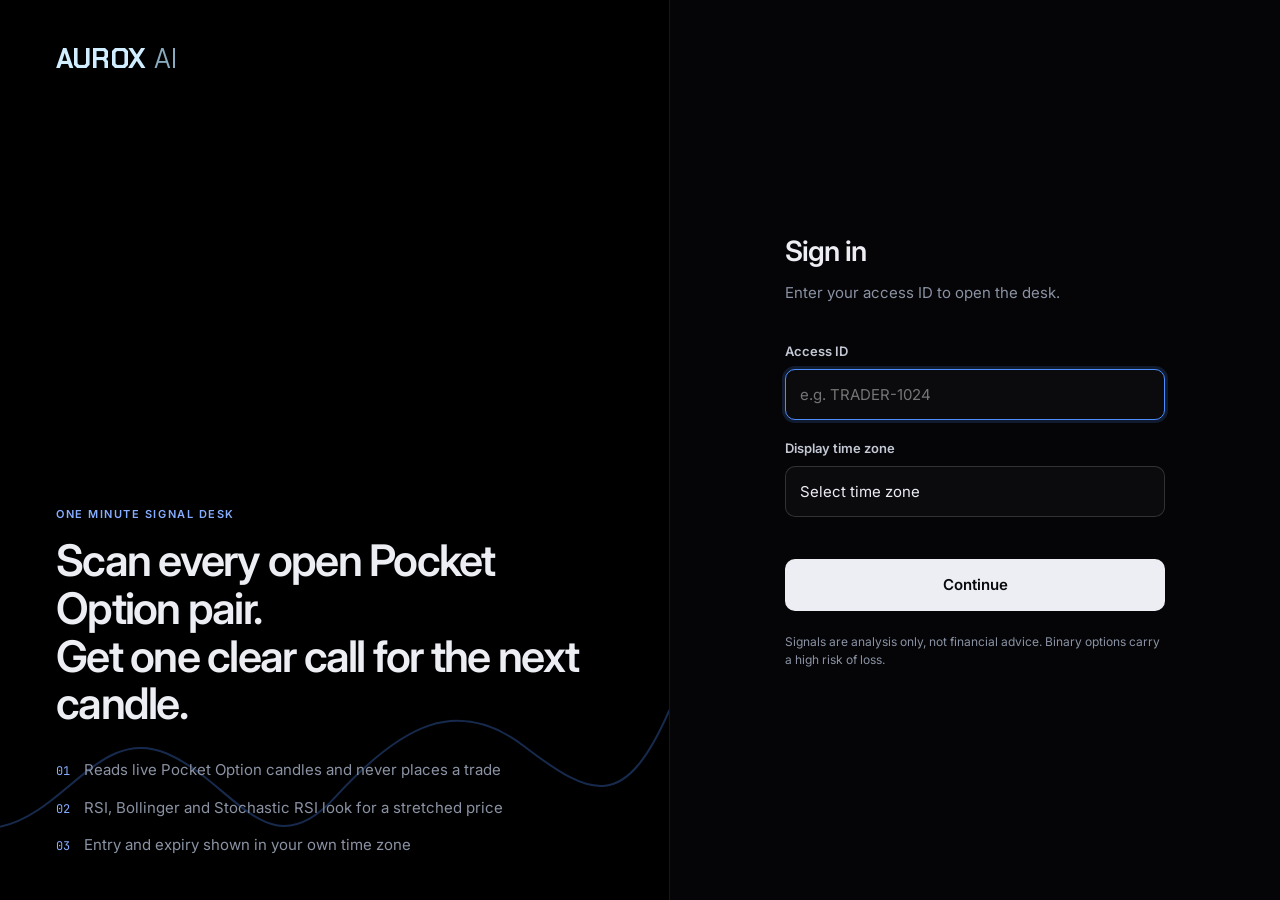
==== frontend/pocketoption/index.html @ 01a3d351 "Reorganise into frontend/ and backend/, add v3-reversion-plus engine and AI monitor" ====
<!DOCTYPE html>
<html lang="en">
<head>
    <meta charset="UTF-8">
    <meta name="viewport" content="width=device-width, initial-scale=1">
    <meta name="theme-color" content="#000000">
    <title>AUROX AI · Pocket Option terminal</title>
    <link rel="icon" href="data:image/svg+xml,%3Csvg xmlns='http://www.w3.org/2000/svg' viewBox='0 0 64 64'%3E%3Crect width='64' height='64' rx='15' fill='%23f3f5f9'/%3E%3Cg transform='translate(2 0)' fill='none' stroke-width='5.4' stroke-linecap='round' stroke-linejoin='round'%3E%3Cpath d='M14 26h17M26.5 26v27' stroke='%230a0b0e'/%3E%3Cpath d='M31 26l16-16M35.5 10H47v11.5' stroke='%233b7bf5'/%3E%3C/g%3E%3C/svg%3E">
    <link rel="preconnect" href="https://fonts.googleapis.com">
    <link rel="preconnect" href="https://fonts.gstatic.com" crossorigin>
    <link href="https://fonts.googleapis.com/css2?family=Inter:wght@400;500;600;700&family=JetBrains+Mono:wght@400;500&family=Chakra+Petch:wght@400;700&display=swap" rel="stylesheet">
    <link rel="stylesheet" href="styles.css?v=5">
</head>
<body>

<!-- ───────────── Sign in (split screen) ───────────── -->
<div id="loginView" class="login">
    <section class="login-story">
        <div class="brand"><b>AUROX</b><i>AI</i></div>
        <div class="story-copy">
            <p class="kicker">ONE MINUTE SIGNAL DESK</p>
            <h1>Scan every open Pocket Option pair.<br>Get one clear call for the next candle.</h1>
            <ul class="story-points">
                <li><span>01</span>Reads live Pocket Option candles and never places a trade</li>
                <li><span>02</span>RSI, Bollinger and Stochastic RSI look for a stretched price</li>
                <li><span>03</span>Entry and expiry shown in your own time zone</li>
            </ul>
        </div>
        <svg class="story-wave" viewBox="0 0 600 160" preserveAspectRatio="none" aria-hidden="true">
            <path d="M0 110 C60 100 90 40 150 60 S240 140 300 90 S410 20 470 55 S560 100 600 30"/>
        </svg>
    </section>

    <section class="login-form-side">
        <form id="loginForm" class="login-box" novalidate>
            <h2>Sign in</h2>
            <p class="muted">Enter your access ID to open the desk.</p>

            <label for="idInput">Access ID</label>
            <input id="idInput" type="text" autocomplete="username" spellcheck="false" maxlength="32" placeholder="e.g. TRADER-1024">

            <label for="tzTrigger">Display time zone</label>
            <div class="tz" id="tzPicker">
                <button type="button" id="tzTrigger" class="tz-trigger" aria-haspopup="listbox" aria-expanded="false">Select time zone</button>
                <div id="tzMenu" class="tz-menu" hidden>
                    <input id="tzSearch" type="search" placeholder="Search country, city or zone" autocomplete="off">
                    <div id="tzOptions" class="tz-options"></div>
                </div>
            </div>

            <p id="loginError" class="form-error" role="alert"></p>
            <button id="loginBtn" class="btn-primary" type="submit">Continue</button>
            <p class="fine">Signals are analysis only, not financial advice. Binary options carry a high risk of loss.</p>
        </form>
    </section>
</div>

<!-- ───────────── Desk ───────────── -->
<div id="deskView" class="desk" hidden>
    <aside class="rail">
        <div class="brand"><b>AUROX</b><i>AI</i></div>

        <div class="rail-block rail-user">
            <span class="rail-label">Signed in as</span>
            <strong id="who" class="rail-value"></strong>
        </div>

        <div class="rail-block rail-time">
            <span class="rail-label">Clock · <em id="tzName"></em></span>
            <strong id="clock" class="rail-clock">00:00:00</strong>
        </div>

        <div class="rail-block rail-feed">
            <span class="rail-label">Data feed</span>
            <div class="feed"><i id="feedDot" class="dot"></i><strong id="feedText">Connecting…</strong></div>
            <small id="feedMeta" class="rail-sub"></small>
        </div>

        <div class="rail-block grow">
            <span class="rail-label">Watching <em id="pairCount">0</em> pairs</span>
            <ul id="watchlist" class="watchlist"></ul>
        </div>

        <button id="logoutBtn" class="rail-logout" type="button">Sign out</button>
    </aside>

    <main class="stage">
        <header class="stage-head">
            <div>
                <p class="kicker">NEXT CANDLE CALL · 1 MIN</p>
                <h2>Signal desk</h2>
            </div>
            <button id="scanBtn" class="btn-scan" type="button" disabled>
                <span id="scanSpin" class="spin" hidden></span>
                <span id="scanLabel">Scan market</span>
            </button>
        </header>

        <p id="notice" class="notice" role="status">Waiting for the data feed…</p>

        <!-- The ticket -->
        <section id="ticket" class="ticket" hidden>
            <div class="ticket-main">
                <div class="ticket-top">
                    <div>
                        <span class="chip" id="srcChip">QUOTEX</span>
                        <h3 id="tPair"></h3>
                        <p class="muted">Last price <b id="tPrice" class="mono"></b></p>
                    </div>
                    <div id="tCall" class="call">
                        <span class="call-word" id="tDir"></span>
                        <span class="call-sub" id="tDirSub"></span>
                    </div>
                </div>
                <div class="chart-box">
                    <canvas id="chart" aria-label="Last 60 one-minute closes"></canvas>
                    <div id="tip" class="tip" hidden></div>
                </div>
                <div class="chart-foot"><span>60 min ago</span><span>closed 1 minute candles</span><span>now</span></div>
            </div>

            <div class="ticket-side">
                <div class="timeline">
                    <div class="tl-row"><span>Generated</span><b id="tGen" class="mono"></b></div>
                    <div class="tl-row hot"><span>Enter at</span><b id="tEntry" class="mono"></b></div>
                    <div class="tl-row"><span>Expires</span><b id="tExpiry" class="mono"></b></div>
                </div>

                <div class="timer">
                    <div class="timer-head"><span id="timerLabel">Time to entry</span><b id="timerValue" class="mono">00:00</b></div>
                    <div class="bar"><i id="timerBar"></i></div>
                </div>

                <div class="conf">
                    <div class="timer-head"><span>Setup strength</span><b id="tConf" class="mono"></b></div>
                    <div class="segments" id="segments"></div>
                </div>

                <div class="votes">
                    <div class="vote"><span>RSI</span><div class="bar thin"><i id="vRsi"></i></div><b id="vRsiN" class="mono"></b></div>
                    <div class="vote"><span>BOLL</span><div class="bar thin"><i id="vEma"></i></div><b id="vEmaN" class="mono"></b></div>
                    <div class="vote"><span>STOCH</span><div class="bar thin"><i id="vMacd"></i></div><b id="vMacdN" class="mono"></b></div>
                </div>
            </div>
        </section>

        <section id="empty" class="empty">
            <div class="empty-art" aria-hidden="true"><i></i><i></i><i></i><i></i><i></i><i></i><i></i></div>
            <h3>No signal yet</h3>
            <p class="muted">Press <b>Scan market</b> to rank every watched pair and pick the strongest setup.</p>
        </section>

        <div class="lower">
            <section class="card monitor">
                <div class="card-head"><h4>AI market monitor</h4><span class="live-tag"><i></i>LIVE</span></div>
                <div class="scope-head">
                    <div><b id="monPair" class="scope-pair">—</b><span id="monPrice" class="mono muted small"></span></div>
                    <div class="mon-status mono"><span id="monLine">Starting analysis…</span><b class="caret"></b></div>
                </div>
                <canvas id="monCanvas" class="scope" aria-label="Live analysis of the pair being scanned"></canvas>
                <div class="gauges">
                    <div class="gauge"><span>RSI</span><div class="gbar"><i id="gRsi"></i></div><b id="gRsiN" class="mono">--</b></div>
                    <div class="gauge"><span>%B</span><div class="gbar"><i id="gBb"></i></div><b id="gBbN" class="mono">--</b></div>
                    <div class="gauge"><span>STOCH</span><div class="gbar"><i id="gSr"></i></div><b id="gSrN" class="mono">--</b></div>
                </div>
                <div class="mon-meta muted small"><span id="monCount">0 pairs</span><span id="monCycle">cycle 0</span></div>
                <div id="monQueue" class="queue"></div>
                <p id="monEmpty" class="muted small">Waiting for enough candles…</p>
            </section>

            <section class="card">
                <div class="card-head"><h4>Moving together</h4><span class="muted small">strongest 1 min return correlations</span></div>
                <ul id="corrList" class="corr"></ul>
                <p id="corrEmpty" class="muted small">Waiting for enough candles…</p>
            </section>
        </div>
    </main>
</div>

<script src="app.js?v=1"></script>
</body>
</html>
---- frontend/pocketoption/styles.css ----
/* AUROX AI, Pocket Option terminal: pitch black, soft glass, blue accent (matches the landing page) */
:root {
    --bg: #000000;
    --card: linear-gradient(155deg, rgba(255,255,255,.075), rgba(255,255,255,.022));
    --card-solid: #0b0b0e;
    --ink: #eceef3;            /* main text */
    --ink-2: #c3c8d4;
    --muted: #8a92a3;
    --line: rgba(255,255,255,.09);
    --line-2: rgba(255,255,255,.16);
    --accent: #4c8dff;
    --accent-2: #86adff;
    --buy: #3ddc97;
    --buy-bg: rgba(61,220,151,.12);
    --sell: #ff6b7d;
    --sell-bg: rgba(255,107,125,.12);
    --rail: #050507;
    --rail-2: rgba(255,255,255,.07);
    --track: rgba(255,255,255,.08);
    --radius: 16px;
    --blur: blur(22px) saturate(1.5);
    --mono: "JetBrains Mono", ui-monospace, Consolas, monospace;
    --sans: "Inter", system-ui, -apple-system, "Segoe UI", sans-serif;
}

* { box-sizing: border-box; margin: 0; padding: 0; }
[hidden] { display: none !important; }
html, body { height: 100%; background: #000; }
html, body, .watchlist, .tz-options { scrollbar-width: none; -ms-overflow-style: none; }
html::-webkit-scrollbar, body::-webkit-scrollbar, .watchlist::-webkit-scrollbar, .tz-options::-webkit-scrollbar { display: none; }
body { font-family: var(--sans); color: var(--ink); font-size: 15px; line-height: 1.55; -webkit-font-smoothing: antialiased; color-scheme: dark; }
body::before { content: ""; position: fixed; inset: 0; z-index: -1; pointer-events: none; opacity: .5; background-image: linear-gradient(rgba(255,255,255,.035) 1px, transparent 1px), linear-gradient(90deg, rgba(255,255,255,.035) 1px, transparent 1px); background-size: 72px 72px; mask-image: radial-gradient(ellipse 75% 60% at 60% 20%, #000 10%, transparent 72%); -webkit-mask-image: radial-gradient(ellipse 75% 60% at 60% 20%, #000 10%, transparent 72%); }
button, input { font: inherit; color: inherit; }
button { cursor: pointer; }
.mono { font-family: var(--mono); font-variant-numeric: tabular-nums; }
.muted { color: var(--muted); }
.small { font-size: 13px; }
.kicker { font-size: 11px; letter-spacing: .14em; font-weight: 600; color: var(--accent-2); }
.link { background: none; border: 0; color: var(--muted); font-size: 13px; text-decoration: underline; text-underline-offset: 2px; }
.link:hover { color: var(--ink); }

/* Wordmark identical to the Pocket Option terminal: Chakra Petch, AUROX bold #d0eeff, AI regular #88abc0 */
.brand { display: flex; align-items: baseline; gap: 8px; font-family: "Chakra Petch", sans-serif; font-size: 27px; line-height: 1.1; letter-spacing: .2px; }
.brand b { font-weight: 700; color: #d0eeff; }
.brand i { font-style: normal; font-weight: 400; color: #88abc0; }

/* ───────── Sign in (fallback; the shared /login/ page normally handles this) ───────── */
.login { min-height: 100%; display: grid; grid-template-columns: 1.1fr 1fr; }
.login-story { position: relative; overflow: hidden; background: #000; border-right: 1px solid var(--line); padding: 44px 56px; display: flex; flex-direction: column; justify-content: space-between; gap: 40px; }
.story-copy { max-width: 560px; position: relative; z-index: 1; }
.story-copy h1 { font-size: clamp(28px, 3.4vw, 44px); line-height: 1.1; letter-spacing: -.04em; font-weight: 600; margin: 14px 0 30px; }
.story-points { list-style: none; display: grid; gap: 14px; color: var(--muted); }
.story-points li { display: flex; gap: 14px; align-items: baseline; }
.story-points span { font-family: var(--mono); font-size: 12px; color: var(--accent-2); }
.story-wave { position: absolute; left: 0; right: 0; bottom: 0; width: 100%; height: 26%; opacity: .3; }
.story-wave path { fill: none; stroke: var(--accent); stroke-width: 2; vector-effect: non-scaling-stroke; }

.login-form-side { display: grid; place-items: center; padding: 32px; background: var(--rail); }
.login-box { width: min(380px, 100%); display: grid; gap: 8px; }
.login-box h2 { font-size: 28px; letter-spacing: -.035em; font-weight: 600; }
.login-box .muted { margin-bottom: 18px; }
.login-box label { font-size: 13px; font-weight: 600; margin-top: 10px; color: var(--ink-2); }
.login-box input[type=text] { width: 100%; padding: 13px 14px; border: 1px solid var(--line-2); border-radius: 10px; background: var(--card-solid); outline: none; transition: border-color .15s, box-shadow .15s; }
.login-box input:focus { border-color: var(--accent); box-shadow: 0 0 0 3px rgba(76,141,255,.16); }
.form-error { min-height: 20px; color: var(--sell); font-size: 13px; font-weight: 500; margin-top: 6px; }
.btn-primary { padding: 14px; border: 0; border-radius: 10px; background: var(--ink); color: #08090c; font-weight: 600; transition: transform .1s, background .15s; }
.btn-primary:hover { background: #fff; }
.btn-primary:active { transform: translateY(1px); }
.btn-primary:disabled { opacity: .55; cursor: wait; }
.fine { font-size: 12px; color: var(--muted); margin-top: 14px; }

.tz { position: relative; }
.tz-trigger { width: 100%; text-align: left; padding: 13px 14px; border: 1px solid var(--line-2); border-radius: 10px; background: var(--card-solid); white-space: nowrap; overflow: hidden; text-overflow: ellipsis; }
.tz-trigger:hover { border-color: rgba(255,255,255,.3); }
.tz-menu { position: absolute; z-index: 10; left: 0; right: 0; top: calc(100% + 6px); background: #0e0f13; border: 1px solid var(--line-2); border-radius: 12px; padding: 8px; box-shadow: 0 24px 60px rgba(0,0,0,.8); }
.tz-menu input { width: 100%; padding: 10px 12px; border: 1px solid var(--line); border-radius: 8px; background: var(--card-solid); outline: none; margin-bottom: 6px; }
.tz-options { max-height: 240px; overflow: auto; display: grid; }
.tz-option { text-align: left; background: none; border: 0; padding: 8px 10px; border-radius: 8px; display: grid; }
.tz-option:hover { background: rgba(255,255,255,.06); }
.tz-option small { color: var(--muted); font-family: var(--mono); font-size: 11px; }

/* ───────── Desk ───────── */
.desk { display: grid; grid-template-columns: 264px 1fr; min-height: 100vh; }
.rail { background: var(--rail); border-right: 1px solid var(--line); color: var(--ink); padding: 24px 20px; display: flex; flex-direction: column; gap: 22px; position: sticky; top: 0; height: 100vh; }
.rail-block { display: grid; gap: 4px; }
.rail-block.grow { flex: 1; min-height: 0; grid-template-rows: auto 1fr; }
.rail-label { font-size: 11px; letter-spacing: .1em; text-transform: uppercase; color: var(--muted); font-weight: 600; }
.rail-label em { font-style: normal; color: var(--ink-2); }
.rail-value { font-size: 16px; word-break: break-all; font-weight: 500; }
.rail-clock { font-family: var(--mono); font-size: 28px; font-weight: 500; letter-spacing: -.02em; }
.rail-sub { color: var(--muted); font-size: 12px; }
.feed { display: flex; align-items: center; gap: 8px; }
.dot { width: 9px; height: 9px; border-radius: 50%; background: #f0b429; box-shadow: 0 0 0 3px rgba(240,180,41,.18); }
.dot.ok { background: #2fd39a; box-shadow: 0 0 0 3px rgba(47,211,154,.2); animation: pulse 2s infinite; }
.dot.bad { background: #ff5d5d; box-shadow: 0 0 0 3px rgba(255,93,93,.2); }
@keyframes pulse { 50% { box-shadow: 0 0 0 6px rgba(47,211,154,0); } }
.watchlist { list-style: none; overflow: auto; margin-top: 6px; display: grid; gap: 2px; align-content: start; }
.watchlist li { font-family: var(--mono); font-size: 12.5px; padding: 6px 10px; border-radius: 8px; color: var(--muted); display: flex; justify-content: space-between; transition: background .2s, color .2s; }
.watchlist li:hover { color: var(--ink-2); }
.watchlist li.picked { background: var(--rail-2); color: #fff; }
.watchlist li.picked::after { content: "●"; color: var(--accent); }
.rail-logout { background: none; border: 1px solid var(--line-2); color: var(--ink-2); border-radius: 10px; padding: 10px; transition: border-color .2s, color .2s; }
.rail-logout:hover { border-color: rgba(255,255,255,.35); color: #fff; }

.stage { padding: 28px 36px 48px; max-width: 1180px; width: 100%; }
.stage-head { display: flex; justify-content: space-between; align-items: end; gap: 16px; }
.stage-head h2 { font-size: 34px; letter-spacing: -.04em; font-weight: 600; line-height: 1.1; }
.btn-scan { display: inline-flex; align-items: center; gap: 10px; padding: 13px 26px; border: 0; border-radius: 12px; background: linear-gradient(180deg, #5b98ff, #3f7ef0); color: #fff; font-weight: 600; box-shadow: inset 0 1px 0 rgba(255,255,255,.28), 0 10px 26px -10px rgba(76,141,255,.7); transition: transform .12s, filter .12s; }
.btn-scan:hover:not(:disabled) { filter: brightness(1.08); transform: translateY(-1px); }
.btn-scan:disabled { background: #1a1b21; color: var(--muted); box-shadow: inset 0 0 0 1px var(--line); cursor: not-allowed; }
.spin { width: 15px; height: 15px; border: 2.5px solid rgba(255,255,255,.35); border-top-color: #fff; border-radius: 50%; animation: rot .7s linear infinite; }
@keyframes rot { to { transform: rotate(360deg); } }

.notice { margin: 18px 0; padding: 11px 14px; border-radius: 10px; background: rgba(255,255,255,.04); color: var(--ink-2); font-size: 14px; border: 1px solid var(--line); border-left: 3px solid var(--muted); }
.notice.ok { background: var(--buy-bg); border-color: rgba(61,220,151,.25); border-left-color: var(--buy); color: #8fe9bf; }
.notice.warn { background: rgba(240,180,41,.1); border-color: rgba(240,180,41,.22); border-left-color: #f0b429; color: #f2cf79; }
.notice.err { background: var(--sell-bg); border-color: rgba(255,107,125,.25); border-left-color: var(--sell); color: #ff9aa6; }

/* glass surfaces */
.ticket, .card, .empty {
    background: var(--card);
    -webkit-backdrop-filter: var(--blur); backdrop-filter: var(--blur);
    border: 1px solid rgba(255,255,255,.1);
    box-shadow: inset 0 1px 0 rgba(255,255,255,.09), 0 30px 60px -34px rgba(0,0,0,.9);
}
.ticket { display: grid; grid-template-columns: 1.65fr 1fr; border-radius: 22px; overflow: hidden; animation: rise .35s ease both; }
@keyframes rise { from { opacity: 0; transform: translateY(8px); } }
.ticket-main { padding: 26px 28px 18px; }
.ticket-top { display: flex; justify-content: space-between; gap: 18px; align-items: flex-start; }
.chip { display: inline-block; font-size: 10.5px; letter-spacing: .1em; font-weight: 600; padding: 3px 9px; border-radius: 6px; background: rgba(76,141,255,.14); color: var(--accent-2); }
.ticket-top h3 { font-size: 30px; letter-spacing: -.035em; font-weight: 600; margin: 8px 0 2px; }
.call { text-align: right; padding: 12px 20px; border-radius: 14px; min-width: 150px; display: grid; border: 1px solid transparent; }
.call.buy { background: var(--buy-bg); color: var(--buy); border-color: rgba(61,220,151,.3); }
.call.sell { background: var(--sell-bg); color: var(--sell); border-color: rgba(255,107,125,.3); }
.call-word { font-size: 36px; font-weight: 700; letter-spacing: -.04em; line-height: 1; }
.call-sub { font-size: 11px; font-weight: 600; letter-spacing: .08em; text-transform: uppercase; opacity: .85; margin-top: 4px; }

.chart-box { position: relative; height: 240px; margin-top: 18px; }
.chart-box canvas { width: 100%; height: 100%; display: block; }
.tip { position: absolute; pointer-events: none; transform: translate(-50%, -100%); background: #f3f5f9; color: #0a0b0e; font-family: var(--mono); font-size: 11.5px; padding: 5px 8px; border-radius: 7px; white-space: nowrap; }
.chart-foot { display: flex; justify-content: space-between; font-size: 11.5px; color: var(--muted); padding-top: 8px; }

.ticket-side { border-left: 1px solid var(--line); padding: 26px 24px; display: grid; gap: 22px; align-content: start; background: rgba(255,255,255,.02); }
.timeline { display: grid; gap: 2px; }
.tl-row { display: flex; justify-content: space-between; align-items: baseline; padding: 9px 0; border-bottom: 1px solid var(--line); color: var(--muted); font-size: 14px; }
.tl-row b { font-size: 18px; color: var(--ink); font-weight: 500; }
.tl-row.hot b { color: var(--accent-2); font-weight: 600; font-size: 22px; }
.timer-head { display: flex; justify-content: space-between; align-items: baseline; font-size: 13px; font-weight: 600; margin-bottom: 8px; color: var(--ink-2); }
.timer-head b { font-size: 22px; font-weight: 500; color: var(--ink); }
.bar { height: 8px; border-radius: 999px; background: var(--track); overflow: hidden; }
.bar > i { display: block; height: 100%; width: 0; border-radius: inherit; background: var(--accent); transition: width .25s linear; }
.bar.thin { height: 5px; }
.segments { display: grid; grid-template-columns: repeat(10, 1fr); gap: 4px; }
.segments i { height: 22px; border-radius: 4px; background: var(--track); }
.segments i.on { background: var(--accent); }
.segments.buy i.on { background: var(--buy); }
.segments.sell i.on { background: var(--sell); }
.votes { display: grid; gap: 10px; }
.vote { display: grid; grid-template-columns: 44px 1fr 40px; gap: 10px; align-items: center; font-size: 12px; font-weight: 600; letter-spacing: .06em; color: var(--muted); }
.vote b { text-align: right; font-weight: 500; color: var(--ink); }
.vote .bar > i { background: var(--ink-2); }

.empty { text-align: center; padding: 48px 20px 40px; border: 1px dashed var(--line-2); border-radius: 22px; }
.empty h3 { font-size: 22px; letter-spacing: -.025em; font-weight: 600; margin-top: 16px; }
.empty-art { display: flex; align-items: flex-end; justify-content: center; gap: 6px; height: 60px; }
.empty-art i { width: 12px; background: rgba(255,255,255,.14); border-radius: 3px; animation: bob 1.8s ease-in-out infinite; }
.empty-art i:nth-child(1) { height: 22px; animation-delay: 0s; } .empty-art i:nth-child(2) { height: 38px; animation-delay: .1s; }
.empty-art i:nth-child(3) { height: 28px; animation-delay: .2s; } .empty-art i:nth-child(4) { height: 52px; animation-delay: .3s; background: var(--accent); }
.empty-art i:nth-child(5) { height: 34px; animation-delay: .4s; } .empty-art i:nth-child(6) { height: 46px; animation-delay: .5s; } .empty-art i:nth-child(7) { height: 26px; animation-delay: .6s; }
@keyframes bob { 50% { transform: scaleY(.7); } }
.empty .muted { margin-top: 6px; }

.lower { display: grid; grid-template-columns: 1.2fr 1fr; gap: 18px; margin-top: 22px; }
.card { border-radius: var(--radius); padding: 18px 20px; }
.card-head { display: flex; justify-content: space-between; align-items: baseline; gap: 10px; margin-bottom: 10px; }
.card-head h4 { font-size: 15px; font-weight: 600; letter-spacing: -.01em; }
.table { width: 100%; border-collapse: collapse; font-size: 13.5px; }
.table th { text-align: left; font-size: 11px; letter-spacing: .08em; text-transform: uppercase; color: var(--muted); padding: 6px 0; font-weight: 600; }
.table td { padding: 9px 0; border-top: 1px solid var(--line); }
.table .r { text-align: right; }
/* AI market monitor */
.live-tag { display: inline-flex; align-items: center; gap: 6px; font-size: 11px; font-weight: 700; letter-spacing: .12em; color: var(--accent-2); }
.live-tag i { width: 7px; height: 7px; border-radius: 50%; background: var(--accent); animation: monPulse 1.6s ease-in-out infinite; }
.mon-status { display: flex; align-items: center; min-height: 40px; padding: 9px 12px; border: 1px solid var(--line); border-radius: 10px; background: rgba(0,0,0,.35); font-size: 12.5px; color: var(--ink-2); }
.mon-status span { white-space: nowrap; overflow: hidden; text-overflow: ellipsis; }
.caret { width: 7px; height: 14px; margin-left: 4px; flex: none; background: var(--accent); animation: monBlink 1s steps(1) infinite; }
.mon-meta { display: flex; justify-content: space-between; margin: 8px 2px 6px; }
.scope-head { display: grid; gap: 8px; margin-bottom: 8px; }
.scope-pair { font-size: 17px; font-weight: 600; letter-spacing: -.01em; }
.scope { width: 100%; height: 230px; display: block; border: 1px solid var(--line); border-radius: 12px; background: rgba(0,0,0,.35); }
.gauges { display: grid; grid-template-columns: repeat(3, 1fr); gap: 14px; margin-top: 12px; }
.gauge { display: grid; grid-template-columns: auto 1fr; gap: 2px 8px; align-items: center; font-size: 11px; letter-spacing: .08em; color: var(--muted); }
.gauge b { grid-column: 1 / -1; font-size: 18px; font-weight: 500; letter-spacing: -.01em; color: var(--ink); font-variant-numeric: tabular-nums; }
.gbar { height: 4px; border-radius: 999px; background: var(--track); overflow: hidden; }
.gbar i { display: block; height: 100%; width: 0; border-radius: inherit; background: var(--accent); transition: width .12s linear; }
.gbar i.calc { background: var(--accent-2); box-shadow: 0 0 8px rgba(134,173,255,.7); }
.queue { display: flex; flex-wrap: wrap; gap: 6px; margin-top: 4px; }
.queue button { position: relative; overflow: hidden; padding: 5px 10px; border: 1px solid var(--line); border-radius: 8px; background: none; color: var(--muted); font-family: var(--mono); font-size: 11.5px; transition: color .2s, border-color .2s; }
.queue button:hover { color: var(--ink); }
.queue button.buy { border-color: rgba(61,220,151,.35); }
.queue button.sell { border-color: rgba(255,107,125,.35); }
.queue button.on { color: #fff; border-color: var(--accent); background: rgba(76,141,255,.10); }
.queue button span { position: relative; }
.queue button i { position: absolute; left: 0; bottom: 0; height: 2px; width: 0; background: var(--accent); }
@keyframes monPulse { 0%, 100% { opacity: 1; transform: scale(1); } 50% { opacity: .35; transform: scale(.7); } }
@keyframes monBlink { 50% { opacity: 0; } }
@media (prefers-reduced-motion: reduce) { .live-tag i, .caret { animation: none; } }
@media (max-width: 560px) { .scope { height: 190px; } .gauges { gap: 8px; } }
.tag { font-size: 11px; font-weight: 700; letter-spacing: .06em; padding: 2px 8px; border-radius: 6px; }
.tag.buy { background: var(--buy-bg); color: var(--buy); }
.tag.sell { background: var(--sell-bg); color: var(--sell); }
.corr { list-style: none; display: grid; gap: 12px; }
.corr li { display: grid; gap: 5px; font-size: 13px; }
.corr .row { display: flex; justify-content: space-between; font-weight: 500; color: var(--ink-2); }
.corr .row b { font-family: var(--mono); font-weight: 500; color: var(--ink); }
.corr .track { position: relative; height: 6px; background: var(--track); border-radius: 999px; }
.corr .track::before { content: ""; position: absolute; left: 50%; top: -2px; bottom: -2px; width: 1px; background: rgba(255,255,255,.22); }
.corr .fill { position: absolute; top: 0; bottom: 0; border-radius: 999px; }
.corr .fill.pos { left: 50%; background: var(--buy); }
.corr .fill.neg { right: 50%; background: var(--sell); }

@media (max-width: 960px) {
    .login { grid-template-columns: 1fr; }
    .login-story { padding: 28px; min-height: 280px; }
    .story-points, .story-wave { display: none; }
    .desk { grid-template-columns: 1fr; }
    /* compact header: brand + sign out on top, three aligned info cells below */
    .rail { position: static; height: auto; display: grid; grid-template-columns: repeat(3, minmax(0, 1fr)); grid-template-areas: "brand brand out" "user time feed"; align-items: start; gap: 0; padding: 16px 20px 0; border-right: 0; border-bottom: 1px solid var(--line); }
    .rail .brand { grid-area: brand; align-self: center; }
    .rail-logout { grid-area: out; align-self: center; justify-self: end; padding: 8px 18px; font-size: 14px; }
    .rail-block.grow { display: none; }
    .rail-user, .rail-time, .rail-feed { margin-top: 14px; padding: 14px 14px 16px; border-top: 1px solid var(--line); align-content: start; }
    .rail-user { grid-area: user; padding-left: 0; }
    .rail-time { grid-area: time; border-left: 1px solid var(--line); }
    .rail-feed { grid-area: feed; border-left: 1px solid var(--line); }
    .rail-clock { font-size: 24px; }
    .rail-value { font-size: 17px; }
    .stage { padding: 20px 16px 40px; }
    .ticket { grid-template-columns: 1fr; }
    .ticket-side { border-left: 0; border-top: 1px solid var(--line); }
    .lower { grid-template-columns: 1fr; }
    .stage-head h2 { font-size: 28px; }
}
@media (max-width: 520px) {
    .rail { grid-template-columns: 1fr 1fr; grid-template-areas: "brand out" "user feed" "time time"; padding: 14px 16px 0; }
    .rail .brand { font-size: 24px; }
    .rail-user { padding-right: 12px; }
    .rail-feed { border-left: 1px solid var(--line); padding-left: 14px; }
    .rail-time { border-left: 0; margin-top: 0; padding: 12px 0 16px; }
    .rail-clock { font-size: 28px; }
}
@media (prefers-reduced-motion: reduce) { * { animation: none !important; transition: none !important; } }
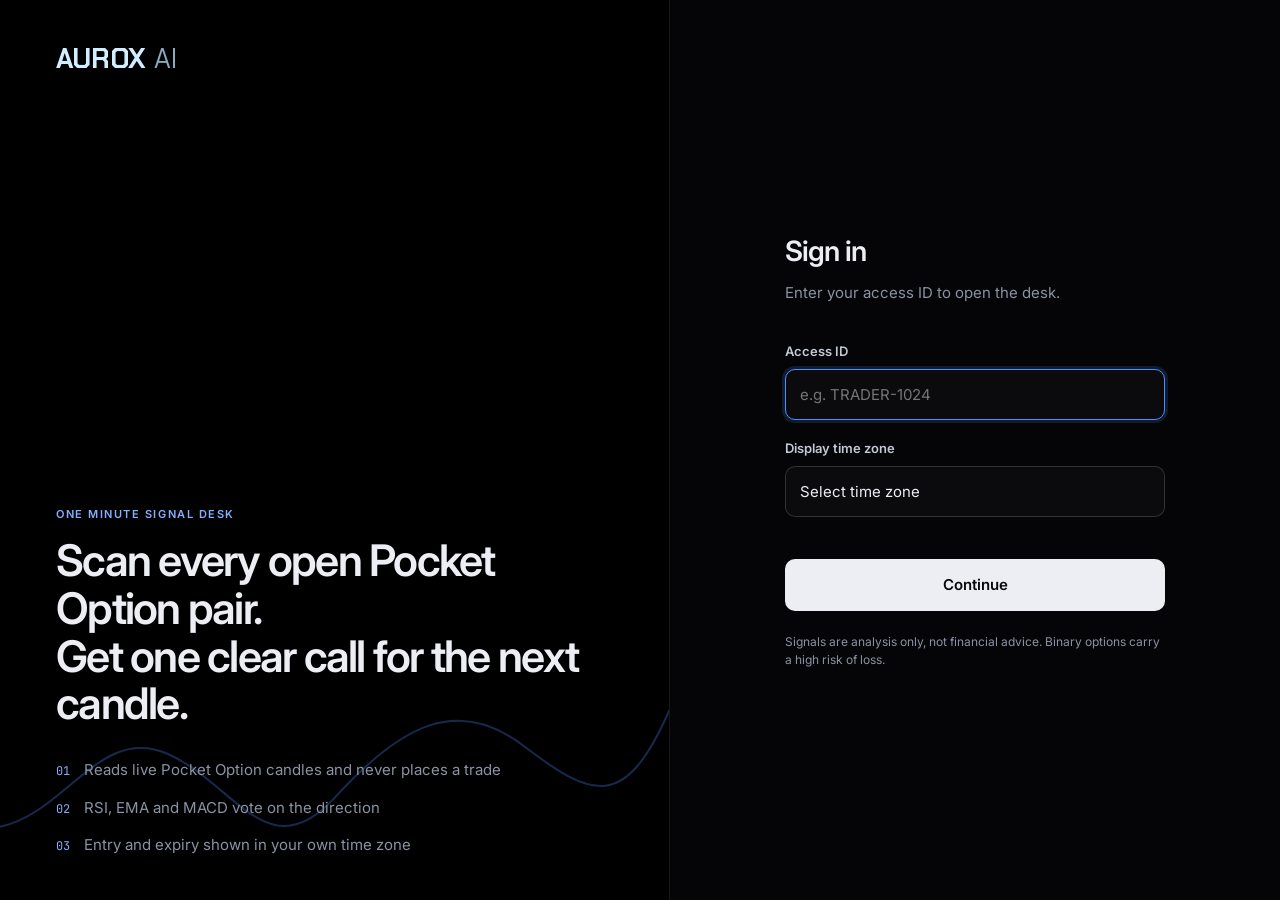
==== commit 01bffaa6: "Pocket Option: restore the original backend, keep the new design The backend changes (v3 engine, /mo" ====
--- a/frontend/pocketoption/index.html
+++ b/frontend/pocketoption/index.html
@@ -2,14 +2,14 @@
 <html lang="en">
 <head>
     <meta charset="UTF-8">
-    <meta name="viewport" content="width=device-width, initial-scale=1">
+    <meta name="viewport" content="width=device-width, initial-scale=1, viewport-fit=cover">
     <meta name="theme-color" content="#000000">
     <title>AUROX AI · Pocket Option terminal</title>
     <link rel="icon" href="data:image/svg+xml,%3Csvg xmlns='http://www.w3.org/2000/svg' viewBox='0 0 64 64'%3E%3Crect width='64' height='64' rx='15' fill='%23f3f5f9'/%3E%3Cg transform='translate(2 0)' fill='none' stroke-width='5.4' stroke-linecap='round' stroke-linejoin='round'%3E%3Cpath d='M14 26h17M26.5 26v27' stroke='%230a0b0e'/%3E%3Cpath d='M31 26l16-16M35.5 10H47v11.5' stroke='%233b7bf5'/%3E%3C/g%3E%3C/svg%3E">
     <link rel="preconnect" href="https://fonts.googleapis.com">
     <link rel="preconnect" href="https://fonts.gstatic.com" crossorigin>
     <link href="https://fonts.googleapis.com/css2?family=Inter:wght@400;500;600;700&family=JetBrains+Mono:wght@400;500&family=Chakra+Petch:wght@400;700&display=swap" rel="stylesheet">
-    <link rel="stylesheet" href="styles.css?v=5">
+    <link rel="stylesheet" href="styles.css?v=7">
 </head>
 <body>
 
@@ -22,7 +22,7 @@
             <h1>Scan every open Pocket Option pair.<br>Get one clear call for the next candle.</h1>
             <ul class="story-points">
                 <li><span>01</span>Reads live Pocket Option candles and never places a trade</li>
-                <li><span>02</span>RSI, Bollinger and Stochastic RSI look for a stretched price</li>
+                <li><span>02</span>RSI, EMA and MACD vote on the direction</li>
                 <li><span>03</span>Entry and expiry shown in your own time zone</li>
             </ul>
         </div>
@@ -103,7 +103,7 @@
             <div class="ticket-main">
                 <div class="ticket-top">
                     <div>
-                        <span class="chip" id="srcChip">QUOTEX</span>
+                        <span class="chip" id="srcChip">POCKET OPTION</span>
                         <h3 id="tPair"></h3>
                         <p class="muted">Last price <b id="tPrice" class="mono"></b></p>
                     </div>
@@ -132,14 +132,14 @@
                 </div>
 
                 <div class="conf">
-                    <div class="timer-head"><span>Setup strength</span><b id="tConf" class="mono"></b></div>
+                    <div class="timer-head"><span id="confLabel">Confidence</span><b id="tConf" class="mono"></b></div>
                     <div class="segments" id="segments"></div>
                 </div>
 
                 <div class="votes">
                     <div class="vote"><span>RSI</span><div class="bar thin"><i id="vRsi"></i></div><b id="vRsiN" class="mono"></b></div>
-                    <div class="vote"><span>BOLL</span><div class="bar thin"><i id="vEma"></i></div><b id="vEmaN" class="mono"></b></div>
-                    <div class="vote"><span>STOCH</span><div class="bar thin"><i id="vMacd"></i></div><b id="vMacdN" class="mono"></b></div>
+                    <div class="vote"><span>EMA</span><div class="bar thin"><i id="vEma"></i></div><b id="vEmaN" class="mono"></b></div>
+                    <div class="vote"><span>MACD</span><div class="bar thin"><i id="vMacd"></i></div><b id="vMacdN" class="mono"></b></div>
                 </div>
             </div>
         </section>
@@ -151,7 +151,7 @@
         </section>
 
         <div class="lower">
-            <section class="card monitor">
+            <section id="monCard" class="card monitor">
                 <div class="card-head"><h4>AI market monitor</h4><span class="live-tag"><i></i>LIVE</span></div>
                 <div class="scope-head">
                     <div><b id="monPair" class="scope-pair">—</b><span id="monPrice" class="mono muted small"></span></div>
@@ -177,6 +177,6 @@
     </main>
 </div>
 
-<script src="app.js?v=1"></script>
+<script src="app.js?v=7"></script>
 </body>
 </html>
--- a/frontend/pocketoption/styles.css
+++ b/frontend/pocketoption/styles.css
@@ -171,6 +171,7 @@
 .empty .muted { margin-top: 6px; }
 
 .lower { display: grid; grid-template-columns: 1.2fr 1fr; gap: 18px; margin-top: 22px; }
+.lower.solo { grid-template-columns: 1fr; }
 .card { border-radius: var(--radius); padding: 18px 20px; }
 .card-head { display: flex; justify-content: space-between; align-items: baseline; gap: 10px; margin-bottom: 10px; }
 .card-head h4 { font-size: 15px; font-weight: 600; letter-spacing: -.01em; }
@@ -249,4 +250,51 @@
     .rail-time { border-left: 0; margin-top: 0; padding: 12px 0 16px; }
     .rail-clock { font-size: 28px; }
 }
+/* ───────── Phone ───────── */
+html { -webkit-text-size-adjust: 100%; text-size-adjust: 100%; -webkit-tap-highlight-color: transparent; }
+button, a, summary { touch-action: manipulation; }
+.chart-box canvas { touch-action: pan-y; }        /* drag across the chart to read prices, swipe up/down still scrolls the page */
+.desk { min-height: 100vh; min-height: 100dvh; }
+@media (max-width: 960px) {
+    :root { --blur: blur(10px) saturate(1.3); }   /* lighter glass: cheaper on phone GPUs */
+    .rail { padding-top: max(16px, env(safe-area-inset-top)); padding-left: max(20px, env(safe-area-inset-left)); padding-right: max(20px, env(safe-area-inset-right)); }
+    .stage { padding-left: max(16px, env(safe-area-inset-left)); padding-right: max(16px, env(safe-area-inset-right)); padding-bottom: max(40px, calc(env(safe-area-inset-bottom) + 24px)); }
+    input, .tz-trigger { font-size: 16px; }       /* iOS zooms into anything smaller */
+    .rail-logout { min-height: 40px; }
+    .tz-option { padding: 12px 10px; }
+    .queue button { min-height: 38px; padding: 8px 12px; }
+    .btn-primary { min-height: 48px; }
+    .chart-box { height: 210px; }
+}
+@media (max-width: 520px) {
+    .stage-head { flex-direction: column; align-items: stretch; gap: 14px; }
+    .stage-head h2 { font-size: 26px; }
+    .btn-scan { width: 100%; justify-content: center; min-height: 50px; font-size: 16px; }
+    .notice { margin: 14px 0; font-size: 13.5px; }
+    .ticket { border-radius: 18px; }
+    .ticket-main { padding: 18px 16px 12px; }
+    .ticket-side { padding: 18px 16px; gap: 18px; }
+    .ticket-top { flex-direction: column; gap: 12px; }
+    .ticket-top h3 { font-size: 24px; }
+    .call { width: 100%; min-width: 0; text-align: left; grid-auto-flow: column; align-items: center; justify-content: space-between; padding: 10px 16px; }
+    .call-word { font-size: 30px; }
+    .call-sub { margin-top: 0; text-align: right; }
+    .chart-box { height: 190px; margin-top: 14px; }
+    .chart-foot { font-size: 10.5px; }
+    .chart-foot span:nth-child(2) { display: none; }
+    .tl-row b { font-size: 16px; }
+    .tl-row.hot b { font-size: 20px; }
+    .vote { grid-template-columns: 52px 1fr 36px; }
+    .segments i { height: 18px; }
+    .empty { padding: 36px 16px 30px; }
+    .lower { gap: 14px; margin-top: 16px; }
+    .card { padding: 16px; }
+    .card-head { flex-wrap: wrap; }
+    .mon-status { min-height: 52px; font-size: 12px; }
+    .mon-status span { white-space: normal; overflow: visible; }
+    .scope { height: 200px; }
+    .gauge b { font-size: 16px; }
+}
+@media (max-width: 360px) { .scope { height: 170px; } .rail .brand { font-size: 22px; } .rail-clock { font-size: 24px; } }
+@media (max-height: 480px) and (orientation: landscape) { .scope, .chart-box { height: 150px; } }
 @media (prefers-reduced-motion: reduce) { * { animation: none !important; transition: none !important; } }
